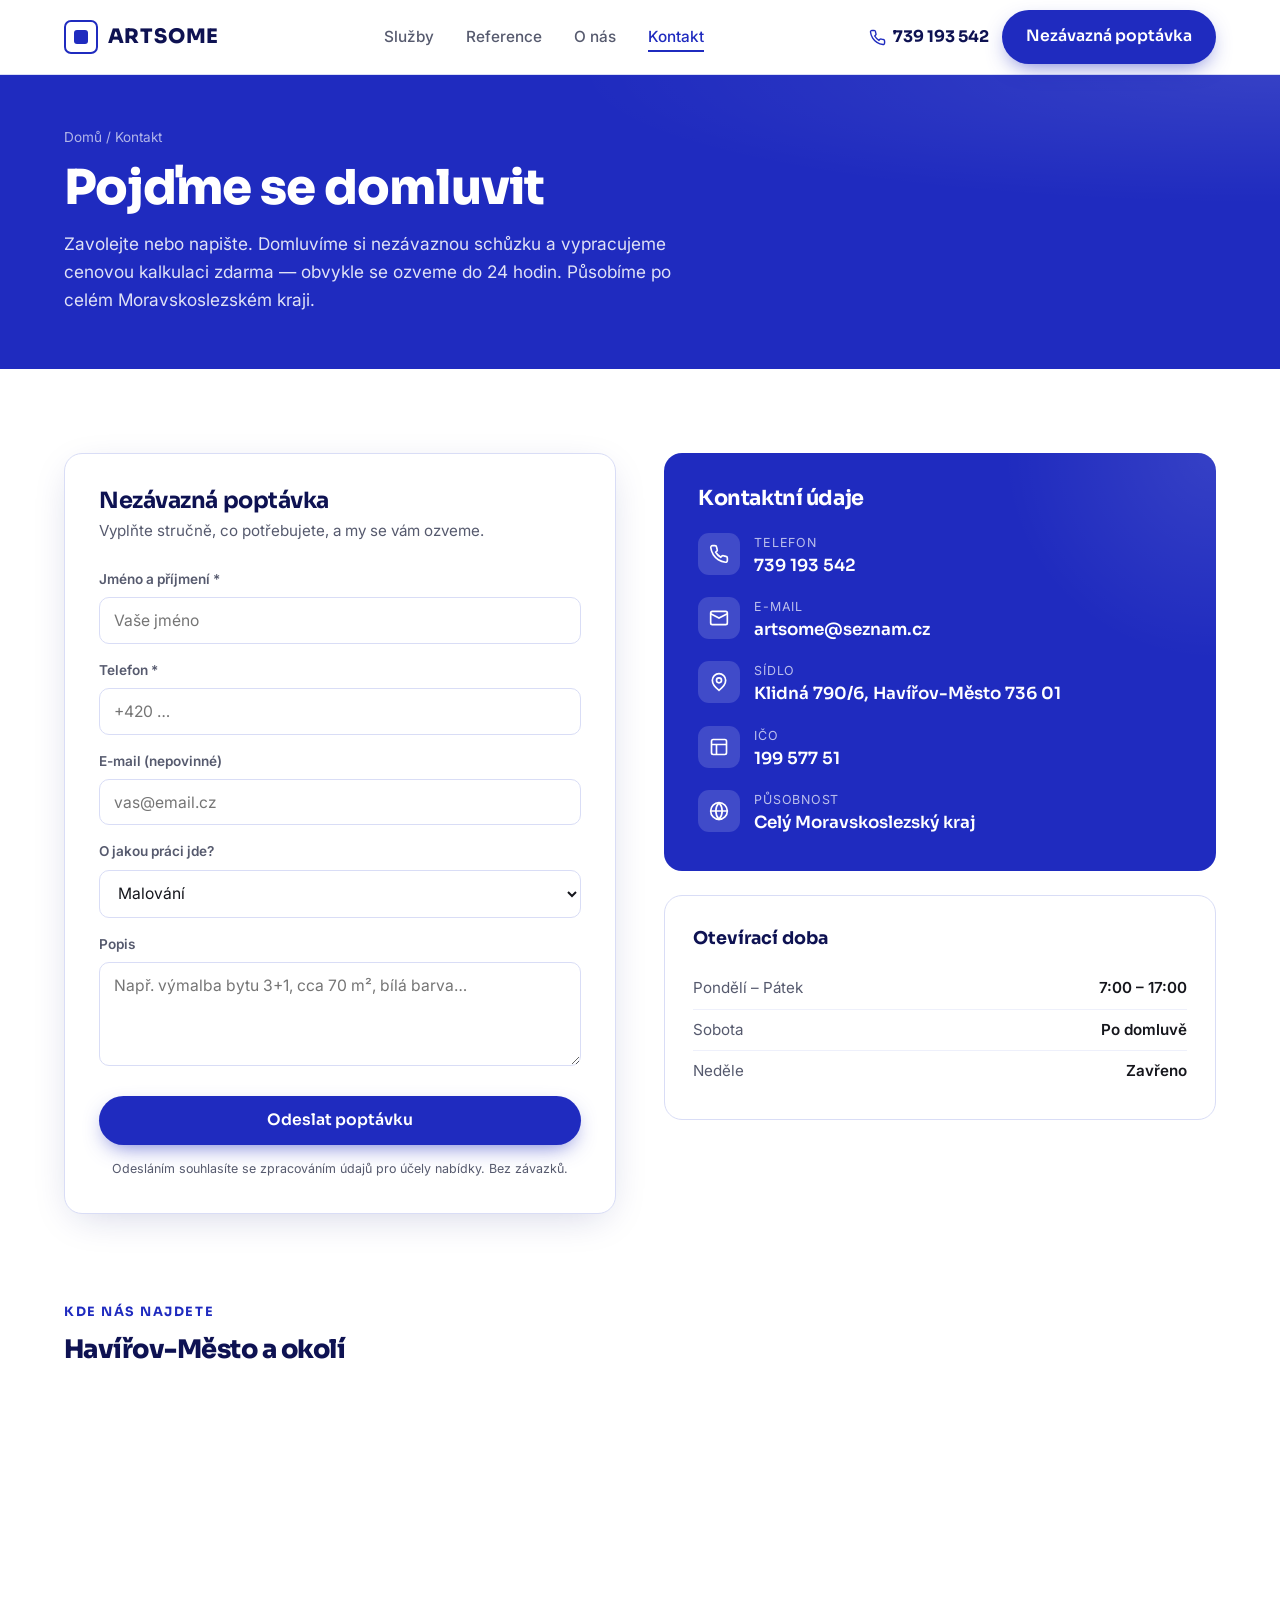
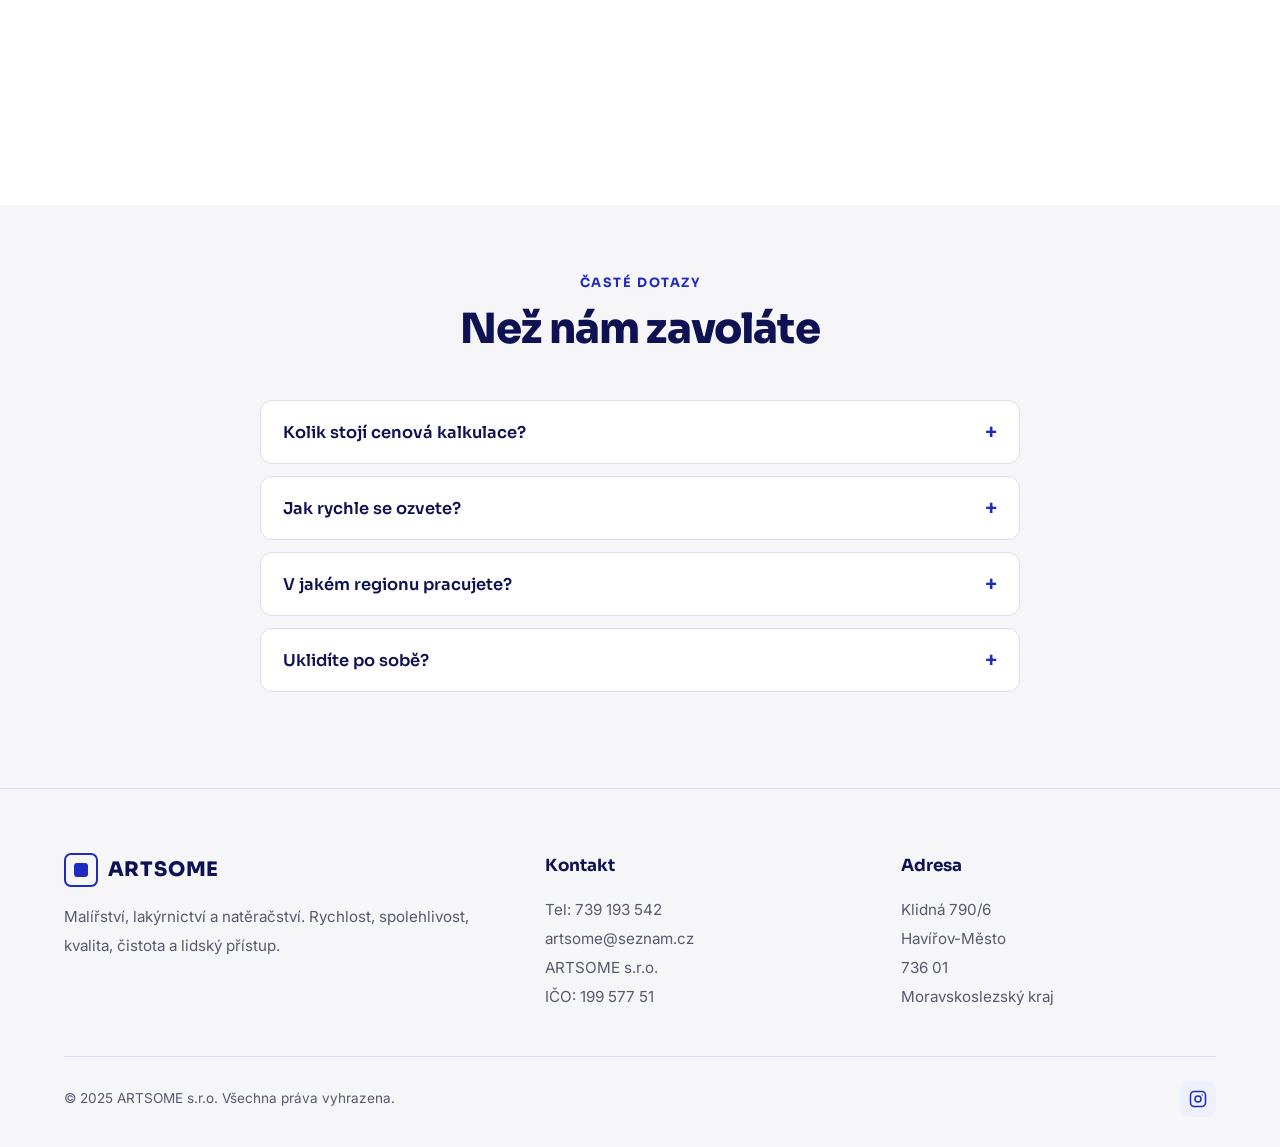
==== kontakt.html @ 41ae9d0a "Produkční úpravy: SEO, přístupnost, formulář, mapa a výkon - Vytvořen sdílený style.css (dříve neexi" ====
<!DOCTYPE html>
<html lang="cs">
<head>
<meta charset="UTF-8">
<meta name="viewport" content="width=device-width, initial-scale=1.0">
<title>Kontakt — ARTSOME | Malířství, nátěry a renovace</title>
<meta name="description" content="Kontaktujte ARTSOME s.r.o. — malířství, nátěry a renovace v Moravskoslezském kraji. Tel: 739 193 542. Kalkulace zdarma do 24 hodin.">
<meta property="og:type"        content="website">
<meta property="og:title"       content="Kontakt — ARTSOME | Malířství, nátěry a renovace">
<meta property="og:description" content="Kontaktujte ARTSOME s.r.o. — malířství, nátěry a renovace v Moravskoslezském kraji. Tel: 739 193 542. Kalkulace zdarma do 24 hodin.">
<meta property="og:image"       content="https://www.artsome.cz/assets/og-artsome.jpg">
<meta property="og:url"         content="https://www.artsome.cz/kontakt.html">
<meta property="og:locale"      content="cs_CZ">
<meta name="twitter:card"       content="summary_large_image">
<link rel="canonical" href="https://www.artsome.cz/kontakt.html">
<link rel="icon" href="favicon.svg" type="image/svg+xml">
<link rel="preconnect" href="https://fonts.googleapis.com">
<link rel="preconnect" href="https://fonts.gstatic.com" crossorigin>
<link href="https://fonts.googleapis.com/css2?family=Sora:wght@500;600;700;800&family=Inter:wght@400;500;600&display=swap" rel="stylesheet">
<link rel="stylesheet" href="style.css">
<style>
  /* ---- LAYOUT ---- */
  .k-grid{display:grid;grid-template-columns:1fr 1fr;gap:48px;align-items:start}

  /* ---- FORM ---- */
  .form{background:#fff;border-radius:var(--radius);padding:34px;box-shadow:var(--shadow);border:1px solid var(--blue-line)}
  .form h3{color:var(--blue-ink);font-size:1.4rem;margin-bottom:.4rem}
  .form .sub{color:var(--ink-soft);font-size:.95rem;margin-bottom:1.6rem}
  .field{margin-bottom:1rem}
  .field label{display:block;font-size:.85rem;font-weight:600;color:var(--ink-soft);margin-bottom:.4rem}
  .field input,.field textarea,.field select{width:100%;border:1.5px solid var(--blue-line);border-radius:10px;padding:.8rem .9rem;font-family:'Inter';font-size:.98rem;color:var(--ink);background:#fff;transition:border-color .2s,box-shadow .2s}
  .field input:focus,.field textarea:focus,.field select:focus{outline:0;border-color:var(--blue);box-shadow:0 0 0 3px rgba(31,43,191,.12)}
  .field input.error,.field textarea.error{border-color:#e53e3e}
  .form .btn-primary{width:100%;justify-content:center;margin-top:.4rem}
  .form .small{font-size:.78rem;color:var(--ink-soft);text-align:center;margin-top:.9rem}
  .form-success{text-align:center;padding:3rem 1rem}
  .form-success .success-icon{font-size:3rem;line-height:1;margin-bottom:.8rem}
  .form-success h3{color:var(--blue-ink);margin-bottom:.5rem}
  .form-success p{color:var(--ink-soft);font-size:.97rem}

  /* ---- INFO CARD ---- */
  .info-card{background:var(--blue);color:#fff;border-radius:var(--radius);padding:34px;position:relative;overflow:hidden;margin-bottom:24px}
  .info-card::before{content:"";position:absolute;inset:0;background:radial-gradient(70% 90% at 100% 0%,rgba(255,255,255,.1),transparent 55%)}
  .info-card .wrap2{position:relative}
  .info-card h3{font-size:1.3rem;margin-bottom:1.4rem}
  .info-row{display:flex;align-items:flex-start;gap:.9rem;margin-bottom:1.1rem}
  .info-row .ic{width:42px;height:42px;border-radius:11px;background:rgba(255,255,255,.15);display:grid;place-items:center;flex:0 0 auto}
  .info-row .ic svg{width:20px;height:20px}
  .info-row .lbl{font-size:.78rem;color:rgba(255,255,255,.7);text-transform:uppercase;letter-spacing:.06em}
  .info-row .val{font-family:'Sora';font-weight:600;font-size:1.05rem}
  .info-row a.val:hover{text-decoration:underline}

  /* ---- HOURS ---- */
  .hours{background:#fff;border:1px solid var(--blue-line);border-radius:var(--radius);padding:28px}
  .hours h4{font-family:'Sora';color:var(--blue-ink);font-size:1.1rem;margin-bottom:1rem}
  .hours .line{display:flex;justify-content:space-between;padding:.5rem 0;border-bottom:1px solid var(--blue-soft);font-size:.95rem}
  .hours .line:last-child{border:0}
  .hours .line span:first-child{color:var(--ink-soft)}
  .hours .line span:last-child{font-weight:600;color:var(--ink)}
  .hours .closed{color:var(--accent)}

  /* ---- MAP ---- */
  .map-wrap{margin-top:8px;border-radius:var(--radius);overflow:hidden;line-height:0}
  .map-wrap iframe{display:block;width:100%;height:340px;border:0}

  /* ---- FAQ ---- */
  .faq{max-width:760px;margin:0 auto}
  .faq-item{border:1px solid var(--blue-line);border-radius:var(--radius-sm);margin-bottom:12px;overflow:hidden;background:#fff}
  .faq-q{width:100%;text-align:left;background:none;border:0;padding:18px 22px;font-family:'Sora';font-weight:600;font-size:1.02rem;color:var(--blue-ink);cursor:pointer;display:flex;justify-content:space-between;align-items:center;gap:1rem}
  .faq-q .pl{transition:transform .3s var(--ease);flex:0 0 auto;color:var(--blue);font-size:1.3rem}
  .faq-item.open .pl{transform:rotate(45deg)}
  .faq-a{max-height:0;overflow:hidden;transition:max-height .35s var(--ease)}
  .faq-a p{padding:0 22px 18px;color:var(--ink-soft);font-size:.98rem}

  /* ---- RESPONSIVE ---- */
  @media(max-width:980px){.k-grid{grid-template-columns:1fr;gap:32px}}
</style>
<script type="application/ld+json">
{
  "@context": "https://schema.org",
  "@type": "LocalBusiness",
  "name": "ARTSOME s.r.o.",
  "url": "https://www.artsome.cz",
  "telephone": "+420739193542",
  "email": "artsome@seznam.cz",
  "address": {
    "@type": "PostalAddress",
    "streetAddress": "Klidn\u00e1 790/6",
    "addressLocality": "Hav\u00ed\u0159ov-M\u011bsto",
    "postalCode": "73601",
    "addressRegion": "Moravskoslezsk\u00fd kraj",
    "addressCountry": "CZ"
  },
  "openingHoursSpecification": [
    {
      "@type": "OpeningHoursSpecification",
      "dayOfWeek": ["Monday","Tuesday","Wednesday","Thursday","Friday"],
      "opens": "07:00",
      "closes": "17:00"
    }
  ]
}
</script>
</head>
<body>

<!-- HEADER -->
<header>
  <div class="wrap nav">
    <a href="index.html" class="logo">
      <span class="mark"><span></span></span>ARTSOME
    </a>
    <ul class="nav-links">
      <li><a href="index.html#sluzby">Služby</a></li>
      <li><a href="reference.html">Reference</a></li>
      <li><a href="index.html#onas">O nás</a></li>
      <li><a href="kontakt.html" class="active">Kontakt</a></li>
    </ul>
    <div class="nav-cta">
      <a href="tel:739193542" class="nav-tel">
        <svg viewBox="0 0 24 24" fill="none" stroke="currentColor" stroke-width="2" aria-hidden="true"><path d="M22 16.92v3a2 2 0 0 1-2.18 2 19.79 19.79 0 0 1-8.63-3.07 19.5 19.5 0 0 1-6-6 19.79 19.79 0 0 1-3.07-8.67A2 2 0 0 1 4.11 2h3a2 2 0 0 1 2 1.72c.13.96.36 1.9.7 2.81a2 2 0 0 1-.45 2.11L8.09 9.91a16 16 0 0 0 6 6l1.27-1.27a2 2 0 0 1 2.11-.45c.91.34 1.85.57 2.81.7A2 2 0 0 1 22 16.92z"/></svg>
        739 193 542
      </a>
      <a href="#form" class="btn btn-primary">Nezávazná poptávka</a>
      <button class="burger" id="burger" aria-label="Otevřít menu" aria-expanded="false">
        <span></span><span></span><span></span>
      </button>
    </div>
  </div>
</header>

<!-- MOBILE DRAWER -->
<div class="drawer" id="drawer" role="dialog" aria-modal="true" aria-label="Navigační menu">
  <div class="drawer-panel">
    <button class="drawer-close" id="drawerClose" aria-label="Zavřít menu">&times;</button>
    <a href="index.html#sluzby">Služby</a>
    <a href="reference.html">Reference</a>
    <a href="index.html#onas">O nás</a>
    <a href="kontakt.html">Kontakt</a>
    <a href="tel:739193542" style="color:var(--blue)">📞 739 193 542</a>
  </div>
</div>

<!-- PAGE HERO -->
<section class="page-hero">
  <div class="wrap">
    <nav class="crumb" aria-label="Drobečková navigace">
      <a href="index.html">Domů</a> / Kontakt
    </nav>
    <h1>Pojďme se domluvit</h1>
    <p>Zavolejte nebo napište. Domluvíme si nezávaznou schůzku a vypracujeme cenovou kalkulaci zdarma — obvykle se ozveme do 24 hodin. Působíme po celém Moravskoslezském kraji.</p>
  </div>
</section>

<!-- KONTAKT + FORMULÁŘ -->
<section>
  <div class="wrap k-grid">
    <!-- FORM -->
    <div class="form" id="form">
      <h3>Nezávazná poptávka</h3>
      <p class="sub">Vyplňte stručně, co potřebujete, a my se vám ozveme.</p>
      <form id="form-kontakt" action="https://api.web3forms.com/submit" method="POST" novalidate>
        <input type="hidden" name="access_key" value="VASE-WEB3FORMS-KLIC-ZDE">
        <input type="hidden" name="subject" value="Nová poptávka z kontaktního formuláře ARTSOME">
        <input type="hidden" name="from_name" value="ARTSOME web — kontakt">
        <input type="hidden" name="redirect" value="false">
        <div class="field">
          <label for="k-name">Jméno a příjmení <span aria-hidden="true">*</span></label>
          <input type="text" id="k-name" name="name" placeholder="Vaše jméno" required autocomplete="name">
        </div>
        <div class="field">
          <label for="k-phone">Telefon <span aria-hidden="true">*</span></label>
          <input type="tel" id="k-phone" name="phone" placeholder="+420 …" required autocomplete="tel">
        </div>
        <div class="field">
          <label for="k-email">E-mail (nepovinné)</label>
          <input type="email" id="k-email" name="email" placeholder="vas@email.cz" autocomplete="email">
        </div>
        <div class="field">
          <label for="k-type">O jakou práci jde?</label>
          <select id="k-type" name="type">
            <option>Malování</option>
            <option>Nátěry</option>
            <option>Renovace</option>
            <option>Podlahy a stavební práce</option>
            <option>Tapety</option>
            <option>Jiné / kombinace</option>
          </select>
        </div>
        <div class="field">
          <label for="k-message">Popis</label>
          <textarea id="k-message" name="message" rows="4" placeholder="Např. výmalba bytu 3+1, cca 70 m², bílá barva…"></textarea>
        </div>
        <button type="submit" class="btn btn-primary">Odeslat poptávku</button>
        <p class="small">Odesláním souhlasíte se zpracováním údajů pro účely nabídky. Bez závazků.</p>
      </form>
      <div class="form-success" id="form-kontakt-success" hidden>
        <div class="success-icon">✓</div>
        <h3>Poptávka odeslána!</h3>
        <p>Ozveme se vám do 24 hodin v pracovní dny.</p>
      </div>
    </div>

    <!-- INFO -->
    <div>
      <div class="info-card">
        <div class="wrap2">
          <h3>Kontaktní údaje</h3>
          <div class="info-row">
            <span class="ic" aria-hidden="true"><svg viewBox="0 0 24 24" fill="none" stroke="currentColor" stroke-width="2"><path d="M22 16.92v3a2 2 0 0 1-2.18 2 19.79 19.79 0 0 1-8.63-3.07 19.5 19.5 0 0 1-6-6 19.79 19.79 0 0 1-3.07-8.67A2 2 0 0 1 4.11 2h3a2 2 0 0 1 2 1.72c.13.96.36 1.9.7 2.81a2 2 0 0 1-.45 2.11L8.09 9.91a16 16 0 0 0 6 6l1.27-1.27a2 2 0 0 1 2.11-.45c.91.34 1.85.57 2.81.7A2 2 0 0 1 22 16.92z"/></svg></span>
            <div><div class="lbl">Telefon</div><a href="tel:739193542" class="val">739 193 542</a></div>
          </div>
          <div class="info-row">
            <span class="ic" aria-hidden="true"><svg viewBox="0 0 24 24" fill="none" stroke="currentColor" stroke-width="2"><rect x="2" y="4" width="20" height="16" rx="2"/><path d="m22 7-10 5L2 7"/></svg></span>
            <div><div class="lbl">E-mail</div><a href="mailto:artsome@seznam.cz" class="val">artsome@seznam.cz</a></div>
          </div>
          <div class="info-row">
            <span class="ic" aria-hidden="true"><svg viewBox="0 0 24 24" fill="none" stroke="currentColor" stroke-width="2"><path d="M20 10c0 6-8 12-8 12s-8-6-8-12a8 8 0 0 1 16 0z"/><circle cx="12" cy="10" r="3"/></svg></span>
            <div><div class="lbl">Sídlo</div><span class="val">Klidná 790/6, Havířov-Město 736 01</span></div>
          </div>
          <div class="info-row">
            <span class="ic" aria-hidden="true"><svg viewBox="0 0 24 24" fill="none" stroke="currentColor" stroke-width="2"><rect x="3" y="3" width="18" height="18" rx="2"/><path d="M3 9h18M9 21V9"/></svg></span>
            <div><div class="lbl">IČO</div><span class="val">199 577 51</span></div>
          </div>
          <div class="info-row" style="margin-bottom:0">
            <span class="ic" aria-hidden="true"><svg viewBox="0 0 24 24" fill="none" stroke="currentColor" stroke-width="2"><circle cx="12" cy="12" r="10"/><path d="M2 12h20M12 2a15 15 0 0 1 0 20 15 15 0 0 1 0-20"/></svg></span>
            <div><div class="lbl">Působnost</div><span class="val">Celý Moravskoslezský kraj</span></div>
          </div>
        </div>
      </div>

      <div class="hours">
        <h4>Otevírací doba</h4>
        <div class="line"><span>Pondělí – Pátek</span><span>7:00 – 17:00</span></div>
        <div class="line"><span>Sobota</span><span>Po domluvě</span></div>
        <div class="line"><span>Neděle</span><span class="closed">Zavřeno</span></div>
      </div>
    </div>
  </div>
</section>

<!-- MAPA -->
<section style="padding-top:0">
  <div class="wrap">
    <div class="sec-head" style="margin-bottom:18px">
      <span class="kicker">Kde nás najdete</span>
      <h2 style="font-size:1.6rem">Havířov-Město a okolí</h2>
    </div>
    <!-- Mapy.cz embed — souřadnice Havířov-Město, Klidná ul.
         Pokud pin nesedí přesně, upravte x (délka) a y (šířka) v URL. -->
    <div class="map-wrap">
      <iframe
        src="https://frame.mapy.cz/zakladni?x=18.4293&amp;y=49.7722&amp;z=17"
        title="Mapa — ARTSOME s.r.o., Klidná 790/6, Havířov-Město"
        loading="lazy"
        allowfullscreen
      ></iframe>
    </div>
  </div>
</section>

<!-- FAQ -->
<section style="background:var(--paper-dim);padding-top:64px">
  <div class="wrap">
    <div class="sec-head center reveal">
      <span class="kicker">Časté dotazy</span>
      <h2>Než nám zavoláte</h2>
    </div>
    <div class="faq">
      <div class="faq-item reveal">
        <button class="faq-q" aria-expanded="false">
          Kolik stojí cenová kalkulace?
          <span class="pl" aria-hidden="true">+</span>
        </button>
        <div class="faq-a" role="region">
          <p>Nezávazná kalkulace je zcela zdarma. Domluvíme si schůzku, prohlédneme si prostor a vypracujeme cenovou nabídku bez jakéhokoliv závazku.</p>
        </div>
      </div>
      <div class="faq-item reveal">
        <button class="faq-q" aria-expanded="false">
          Jak rychle se ozvete?
          <span class="pl" aria-hidden="true">+</span>
        </button>
        <div class="faq-a" role="region">
          <p>Na poptávku reagujeme obvykle do 24 hodin v pracovní dny. Pokud spěcháte, nejrychlejší je zavolat přímo na 739 193 542.</p>
        </div>
      </div>
      <div class="faq-item reveal">
        <button class="faq-q" aria-expanded="false">
          V jakém regionu pracujete?
          <span class="pl" aria-hidden="true">+</span>
        </button>
        <div class="faq-a" role="region">
          <p>Působíme po celém Moravskoslezském kraji — Havířov, Ostrava, Karviná, Frýdek-Místek a okolí.</p>
        </div>
      </div>
      <div class="faq-item reveal">
        <button class="faq-q" aria-expanded="false">
          Uklidíte po sobě?
          <span class="pl" aria-hidden="true">+</span>
        </button>
        <div class="faq-a" role="region">
          <p>Samozřejmě. Pořádek během práce i po jejím dokončení je pro nás standard, ne nadstandard — proto se k nám zákazníci vracejí.</p>
        </div>
      </div>
    </div>
  </div>
</section>

<!-- FOOTER -->
<footer>
  <div class="wrap">
    <div class="foot-grid">
      <div>
        <div class="foot-logo logo"><span class="mark"><span></span></span>ARTSOME</div>
        <p>Malířství, lakýrnictví a natěračství. Rychlost, spolehlivost, kvalita, čistota a lidský přístup.</p>
      </div>
      <div>
        <h4>Kontakt</h4>
        <p>
          <a href="tel:739193542">Tel: 739 193 542</a><br>
          <a href="mailto:artsome@seznam.cz">artsome@seznam.cz</a><br>
          ARTSOME s.r.o.<br>IČO: 199 577 51
        </p>
      </div>
      <div>
        <h4>Adresa</h4>
        <p>Klidná 790/6<br>Havířov-Město<br>736 01<br>Moravskoslezský kraj</p>
      </div>
    </div>
    <div class="foot-bottom">
      <span>© 2025 ARTSOME s.r.o. Všechna práva vyhrazena.</span>
      <div class="foot-social">
        <a href="https://www.instagram.com/artsomesro" target="_blank" rel="noopener" aria-label="ARTSOME na Instagramu">
          <svg viewBox="0 0 24 24" fill="none" stroke="currentColor" stroke-width="2" aria-hidden="true"><rect x="2" y="2" width="20" height="20" rx="5"/><circle cx="12" cy="12" r="4"/><circle cx="17.5" cy="6.5" r="1" fill="currentColor" stroke="none"/></svg>
        </a>
      </div>
    </div>
  </div>
</footer>

<!-- MOBILE STICKY BAR -->
<div class="mobile-bar">
  <a href="tel:739193542" class="call">
    <svg viewBox="0 0 24 24" fill="none" stroke="currentColor" stroke-width="2" aria-hidden="true"><path d="M22 16.92v3a2 2 0 0 1-2.18 2 19.79 19.79 0 0 1-8.63-3.07 19.5 19.5 0 0 1-6-6 19.79 19.79 0 0 1-3.07-8.67A2 2 0 0 1 4.11 2h3a2 2 0 0 1 2 1.72c.13.96.36 1.9.7 2.81a2 2 0 0 1-.45 2.11L8.09 9.91a16 16 0 0 0 6 6l1.27-1.27a2 2 0 0 1 2.11-.45c.91.34 1.85.57 2.81.7A2 2 0 0 1 22 16.92z"/></svg>
    Zavolat
  </a>
  <a href="#form" class="quote">Poptávka</a>
</div>

<script>
  // Mobile drawer
  const burger = document.getElementById('burger');
  const drawer = document.getElementById('drawer');
  const drawerClose = document.getElementById('drawerClose');
  function openDrawer()  { drawer.classList.add('open');    burger.setAttribute('aria-expanded','true')  }
  function closeDrawer() { drawer.classList.remove('open'); burger.setAttribute('aria-expanded','false') }
  burger.addEventListener('click', openDrawer);
  drawerClose.addEventListener('click', closeDrawer);
  drawer.addEventListener('click', e => { if (e.target === drawer) closeDrawer() });
  drawer.querySelectorAll('a').forEach(a => a.addEventListener('click', closeDrawer));

  // FAQ accordion
  document.querySelectorAll('.faq-q').forEach(q => {
    q.addEventListener('click', () => {
      const item = q.parentElement;
      const a    = item.querySelector('.faq-a');
      const open = item.classList.contains('open');
      // zavřít všechny
      document.querySelectorAll('.faq-item').forEach(i => {
        i.classList.remove('open');
        i.querySelector('.faq-a').style.maxHeight = null;
        i.querySelector('.faq-q').setAttribute('aria-expanded','false');
      });
      if (!open) {
        item.classList.add('open');
        a.style.maxHeight = a.scrollHeight + 'px';
        q.setAttribute('aria-expanded','true');
      }
    });
  });

  // Scroll reveal
  const io = new IntersectionObserver(es => es.forEach(e => {
    if (e.isIntersecting) { e.target.classList.add('in'); io.unobserve(e.target) }
  }), { threshold: .12 });
  document.querySelectorAll('.reveal').forEach(el => io.observe(el));

  // Form — Web3Forms AJAX submit
  (function () {
    const f  = document.getElementById('form-kontakt');
    const ok = document.getElementById('form-kontakt-success');
    if (!f) return;
    f.addEventListener('submit', async e => {
      e.preventDefault();
      let valid = true;
      f.querySelectorAll('[required]').forEach(el => {
        if (!el.value.trim()) { el.classList.add('error'); valid = false; }
        else { el.classList.remove('error'); }
      });
      if (!valid) return;
      const btn  = f.querySelector('button[type="submit"]');
      const orig = btn.textContent;
      btn.disabled = true;
      btn.textContent = 'Odesílám…';
      try {
        const res  = await fetch('https://api.web3forms.com/submit', { method: 'POST', body: new FormData(f) });
        const json = await res.json();
        if (json.success) { f.hidden = true; ok.hidden = false; }
        else { throw new Error() }
      } catch {
        btn.disabled = false;
        btn.textContent = orig;
        alert('Omlouváme se, nastala chyba. Zavolejte nám prosím na 739 193 542.');
      }
    });
  })();
</script>
</body>
</html>
---- style.css ----
/* ============================================================
   ARTSOME — sdílený stylesheet
   Barvy, typografie, komponenty platné pro všechny stránky.
   Stránkově specifické styly zůstávají v <style> každého HTML.
   ============================================================ */

:root {
  --blue:       #1f2bbf;
  --blue-deep:  #161c8f;
  --blue-ink:   #0e1252;
  --blue-soft:  #eef0fb;
  --blue-line:  #d9ddf6;
  --accent:     #ff7a4d;
  --paper:      #ffffff;
  --paper-dim:  #f6f6f8;
  --ink:        #15161c;
  --ink-soft:   #565a6e;
  --star:       #ffb400;
  --ph:         #2a2d38;   /* pozadí photo-placeholder buněk */
  --radius:     18px;
  --radius-sm:  12px;
  --shadow:     0 10px 40px -12px rgba(20,28,120,.22);
  --shadow-sm:  0 4px 18px -8px rgba(20,28,120,.25);
  --max:        1200px;
  --ease:       cubic-bezier(.22,1,.36,1);
}

/* ---------- RESET ---------- */
*, *::before, *::after { margin: 0; padding: 0; box-sizing: border-box }
html  { scroll-behavior: smooth }
body  {
  font-family: 'Inter', sans-serif;
  color: var(--ink);
  background: var(--paper);
  line-height: 1.6;
  -webkit-font-smoothing: antialiased;
  overflow-x: hidden;
}
h1, h2, h3, .display {
  font-family: 'Sora', sans-serif;
  line-height: 1.1;
  letter-spacing: -.02em;
}
img { display: block; max-width: 100% }
a   { color: inherit; text-decoration: none }
.wrap { max-width: var(--max); margin: 0 auto; padding: 0 24px }

/* ---------- BUTTONS ---------- */
.btn {
  display: inline-flex; align-items: center; gap: .55rem;
  font-family: 'Sora', sans-serif; font-weight: 600; font-size: .98rem;
  padding: .9rem 1.5rem; border-radius: 999px; cursor: pointer; border: 0;
  transition: transform .25s var(--ease), box-shadow .25s var(--ease), background .2s;
  white-space: nowrap;
}
.btn svg { width: 18px; height: 18px }
.btn-primary {
  background: var(--blue); color: #fff;
  box-shadow: 0 8px 22px -8px rgba(31,43,191,.7);
}
.btn-primary:hover {
  background: var(--blue-deep); transform: translateY(-2px);
  box-shadow: 0 14px 30px -10px rgba(31,43,191,.85);
}
.btn-ghost {
  background: #fff; color: var(--blue);
  border: 1.5px solid var(--blue-line);
}
.btn-ghost:hover { border-color: var(--blue); transform: translateY(-2px) }
.btn-light {
  background: rgba(255,255,255,.14); color: #fff;
  border: 1.5px solid rgba(255,255,255,.4); backdrop-filter: blur(6px);
}
.btn-light:hover { background: rgba(255,255,255,.24); transform: translateY(-2px) }

/* ---------- HEADER ---------- */
header {
  position: sticky; top: 0; z-index: 100;
  background: rgba(255,255,255,.82);
  backdrop-filter: blur(14px);
  border-bottom: 1px solid var(--blue-line);
}
.nav { display: flex; align-items: center; justify-content: space-between; height: 74px }
.logo {
  display: flex; align-items: center; gap: .6rem;
  font-family: 'Sora', sans-serif; font-weight: 800; font-size: 1.25rem;
  letter-spacing: .04em; color: var(--blue-ink);
}
.logo .mark {
  width: 34px; height: 34px; border: 2.5px solid var(--blue); border-radius: 7px;
  display: grid; place-items: center; flex: 0 0 auto;
}
.logo .mark span { width: 14px; height: 14px; background: var(--blue); border-radius: 3px }
.nav-links { display: flex; align-items: center; gap: 2rem; list-style: none }
.nav-links a {
  font-weight: 500; font-size: .96rem; color: var(--ink-soft);
  transition: color .2s; position: relative;
}
.nav-links a:hover,
.nav-links a.active { color: var(--blue) }
.nav-links a::after {
  content: ""; position: absolute; left: 0; bottom: -6px;
  width: 0; height: 2px; background: var(--blue);
  transition: width .25s var(--ease);
}
.nav-links a:hover::after,
.nav-links a.active::after { width: 100% }
.nav-cta  { display: flex; align-items: center; gap: .8rem }
.nav-tel  {
  display: inline-flex; align-items: center; gap: .45rem;
  font-family: 'Sora', sans-serif; font-weight: 700; color: var(--blue-ink); font-size: 1rem;
}
.nav-tel svg { width: 17px; height: 17px; color: var(--blue) }
.burger { display: none; flex-direction: column; gap: 5px; background: none; border: 0; cursor: pointer; padding: 8px }
.burger span { width: 24px; height: 2.5px; background: var(--blue-ink); border-radius: 2px; transition: .3s }

/* ---------- MOBILE DRAWER ---------- */
.drawer {
  position: fixed; inset: 0; z-index: 300;
  background: rgba(14,18,82,.4); opacity: 0; pointer-events: none; transition: opacity .3s;
}
.drawer.open { opacity: 1; pointer-events: auto }
.drawer-panel {
  position: absolute; top: 0; right: 0; height: 100%;
  width: 78%; max-width: 320px; background: #fff;
  padding: 28px 24px; transform: translateX(100%);
  transition: transform .35s var(--ease); display: flex; flex-direction: column; gap: .4rem;
}
.drawer.open .drawer-panel { transform: none }
.drawer-panel a {
  padding: .9rem 0; font-family: 'Sora'; font-weight: 600; font-size: 1.1rem;
  color: var(--blue-ink); border-bottom: 1px solid var(--blue-line);
}
.drawer-close {
  align-self: flex-end; background: none; border: 0;
  font-size: 1.8rem; color: var(--blue-ink); cursor: pointer; margin-bottom: .5rem;
  line-height: 1;
}

/* ---------- PAGE HERO (reference, kontakt) ---------- */
.page-hero {
  background: var(--blue); color: #fff;
  padding: 52px 0 56px; position: relative; overflow: hidden;
}
.page-hero::before {
  content: ""; position: absolute; inset: 0;
  background: radial-gradient(100% 80% at 100% 0%, rgba(255,255,255,.1), transparent 55%);
  pointer-events: none;
}
.page-hero .wrap { position: relative }
.crumb { font-size: .85rem; color: rgba(255,255,255,.65); margin-bottom: .8rem }
.crumb a { color: rgba(255,255,255,.65) }
.crumb a:hover { color: #fff }
.page-hero h1 { font-size: clamp(1.9rem,4vw,3rem); font-weight: 800; margin-bottom: 1rem }
.page-hero p  { font-size: 1.08rem; color: rgba(255,255,255,.86); max-width: 58ch }

/* ---------- SECTION SHELL ---------- */
section { padding: 84px 0 }
.sec-head { max-width: 620px; margin-bottom: 48px }
.sec-head.center { margin-inline: auto; text-align: center }
.kicker {
  display: inline-block; font-family: 'Sora'; font-weight: 700;
  font-size: .8rem; letter-spacing: .12em; text-transform: uppercase;
  color: var(--blue); margin-bottom: .8rem;
}
.sec-head h2 { font-size: clamp(1.8rem,3.4vw,2.6rem); font-weight: 800; color: var(--blue-ink); margin-bottom: 1rem }
.sec-head p  { color: var(--ink-soft); font-size: 1.05rem }

/* ---------- PHOTO PLACEHOLDER ---------- */
.ph {
  background: var(--ph); border-radius: var(--radius-sm);
  display: flex; flex-direction: column; align-items: center; justify-content: center;
  gap: .7rem; color: rgba(255,255,255,.55);
}
.ph svg  { width: 36px; height: 36px; opacity: .5 }
.ph span { font-size: .82rem; font-weight: 600; letter-spacing: .04em; text-align: center; padding: 0 1rem }

/* ---------- FOOTER ---------- */
footer {
  background: var(--paper-dim); color: var(--ink);
  padding: 64px 0 30px; border-top: 1px solid var(--blue-line);
}
.foot-grid { display: grid; grid-template-columns: 1.4fr 1fr 1fr; gap: 40px; margin-bottom: 44px }
.foot-grid h4 { font-family: 'Sora'; font-weight: 700; color: var(--blue-ink); font-size: 1.05rem; margin-bottom: 1rem }
.foot-grid p,
.foot-grid a  { color: var(--ink-soft); font-size: .95rem; line-height: 1.9 }
.foot-grid a:hover { color: var(--blue) }
.foot-logo { display: flex; align-items: center; gap: .6rem; margin-bottom: 1rem }
.foot-bottom {
  border-top: 1px solid var(--blue-line); padding-top: 24px;
  display: flex; justify-content: space-between; align-items: center;
  gap: 1rem; flex-wrap: wrap; font-size: .85rem; color: var(--ink-soft);
}
.foot-social { display: flex; gap: .6rem }
.foot-social a {
  width: 36px; height: 36px; border-radius: 9px;
  background: var(--blue-soft); display: grid; place-items: center;
  color: var(--blue); transition: .2s;
}
.foot-social a:hover { background: var(--blue); color: #fff }
.foot-social svg { width: 18px; height: 18px }

/* ---------- MOBILE STICKY BAR ---------- */
.mobile-bar { display: none }

/* ---------- REVEAL ANIMATION ---------- */
.reveal { opacity: 0; transform: translateY(26px); transition: opacity .7s var(--ease), transform .7s var(--ease) }
.reveal.in { opacity: 1; transform: none }

/* ---------- RESPONSIVE ---------- */
@media (max-width: 980px) {
  .foot-grid { grid-template-columns: 1fr 1fr }
}
@media (max-width: 680px) {
  .nav-links, .nav-tel { display: none }
  .burger { display: flex }
  .nav-cta .btn { padding: .7rem 1.1rem; font-size: .9rem }
  section { padding: 60px 0 }
  .wrap { padding: 0 18px }
  .foot-grid { grid-template-columns: 1fr; gap: 28px }
  .foot-bottom { flex-direction: column; text-align: center }
  body { padding-bottom: 68px }
  .mobile-bar {
    display: flex; position: fixed; bottom: 0; left: 0; right: 0; z-index: 200;
    background: #fff; border-top: 1px solid var(--blue-line);
    box-shadow: 0 -6px 20px -10px rgba(0,0,0,.2);
  }
  .mobile-bar a {
    flex: 1; display: flex; align-items: center; justify-content: center;
    gap: .45rem; padding: 16px;
    font-family: 'Sora'; font-weight: 700; font-size: .95rem;
  }
  .mobile-bar .call  { color: var(--blue) }
  .mobile-bar .quote { background: var(--blue); color: #fff }
  .mobile-bar svg { width: 18px; height: 18px }
}
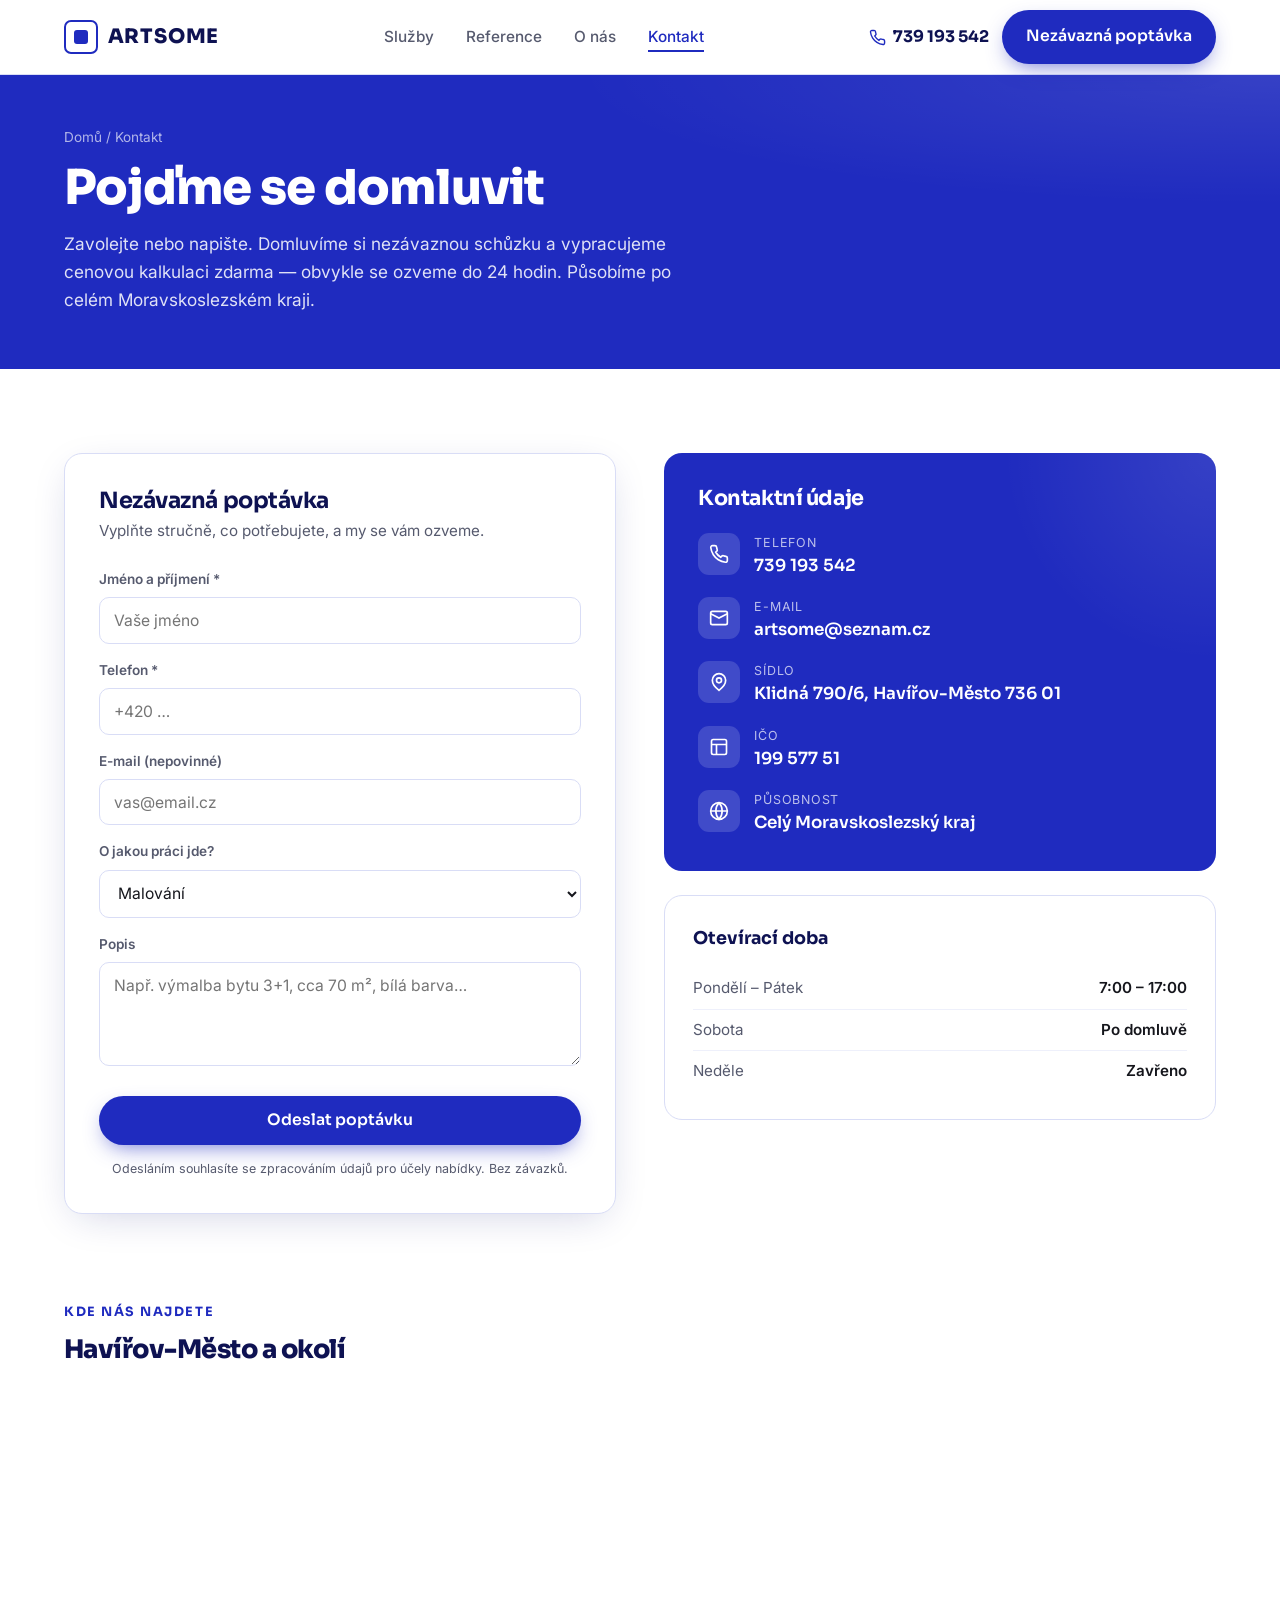
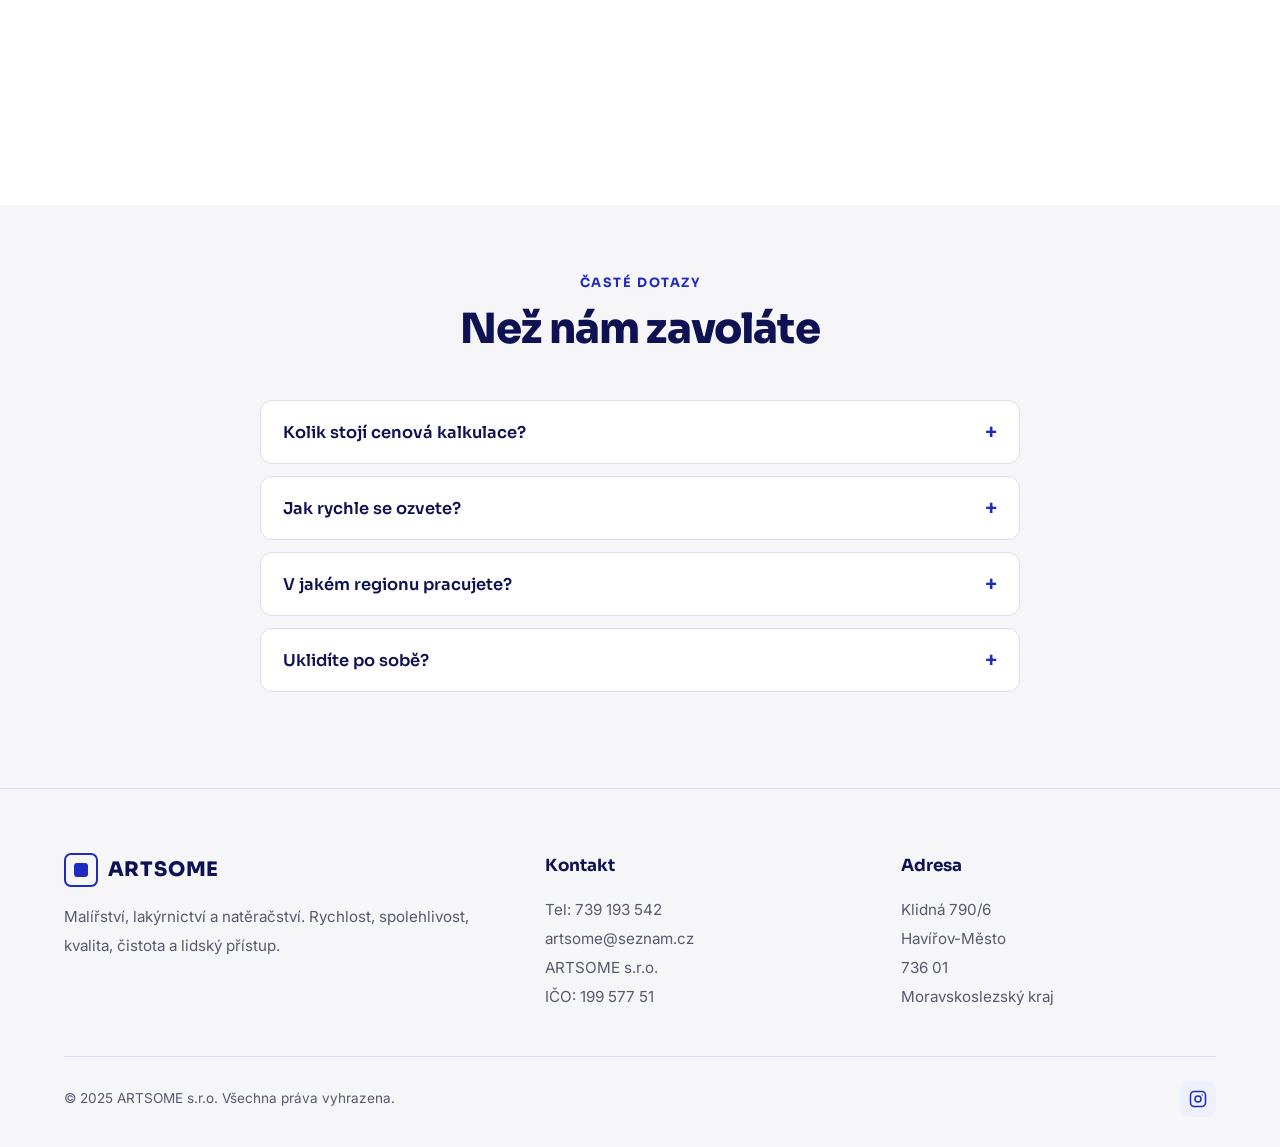
==== commit 3359df2a: "Reference: bento grid 3 sloupce na celou šířku + Google Maps kontakt - Galerie přepracována z masonr" ====
--- a/kontakt.html
+++ b/kontakt.html
@@ -246,14 +246,13 @@
       <span class="kicker">Kde nás najdete</span>
       <h2 style="font-size:1.6rem">Havířov-Město a okolí</h2>
     </div>
-    <!-- Mapy.cz embed — souřadnice Havířov-Město, Klidná ul.
-         Pokud pin nesedí přesně, upravte x (délka) a y (šířka) v URL. -->
     <div class="map-wrap">
       <iframe
-        src="https://frame.mapy.cz/zakladni?x=18.4293&amp;y=49.7722&amp;z=17"
+        src="https://maps.google.com/maps?q=Klidn%C3%A1+790%2F6%2C+Hav%C3%AD%C5%99ov-M%C4%9Bsto&output=embed&z=17"
         title="Mapa — ARTSOME s.r.o., Klidná 790/6, Havířov-Město"
         loading="lazy"
         allowfullscreen
+        referrerpolicy="no-referrer-when-downgrade"
       ></iframe>
     </div>
   </div>
--- a/style.css
+++ b/style.css
@@ -27,7 +27,7 @@
 
 /* ---------- RESET ---------- */
 *, *::before, *::after { margin: 0; padding: 0; box-sizing: border-box }
-html  { scroll-behavior: smooth }
+html  { scroll-behavior: smooth; overflow-x: hidden }
 body  {
   font-family: 'Inter', sans-serif;
   color: var(--ink);
@@ -76,8 +76,7 @@
 /* ---------- HEADER ---------- */
 header {
   position: sticky; top: 0; z-index: 100;
-  background: rgba(255,255,255,.82);
-  backdrop-filter: blur(14px);
+  background: #fff;
   border-bottom: 1px solid var(--blue-line);
 }
 .nav { display: flex; align-items: center; justify-content: space-between; height: 74px }
@@ -214,23 +213,9 @@
 @media (max-width: 680px) {
   .nav-links, .nav-tel { display: none }
   .burger { display: flex }
-  .nav-cta .btn { padding: .7rem 1.1rem; font-size: .9rem }
+  .nav-cta .btn { padding: .52rem .82rem; font-size: .68rem }
   section { padding: 60px 0 }
   .wrap { padding: 0 18px }
   .foot-grid { grid-template-columns: 1fr; gap: 28px }
   .foot-bottom { flex-direction: column; text-align: center }
-  body { padding-bottom: 68px }
-  .mobile-bar {
-    display: flex; position: fixed; bottom: 0; left: 0; right: 0; z-index: 200;
-    background: #fff; border-top: 1px solid var(--blue-line);
-    box-shadow: 0 -6px 20px -10px rgba(0,0,0,.2);
-  }
-  .mobile-bar a {
-    flex: 1; display: flex; align-items: center; justify-content: center;
-    gap: .45rem; padding: 16px;
-    font-family: 'Sora'; font-weight: 700; font-size: .95rem;
-  }
-  .mobile-bar .call  { color: var(--blue) }
-  .mobile-bar .quote { background: var(--blue); color: #fff }
-  .mobile-bar svg { width: 18px; height: 18px }
-}
+}
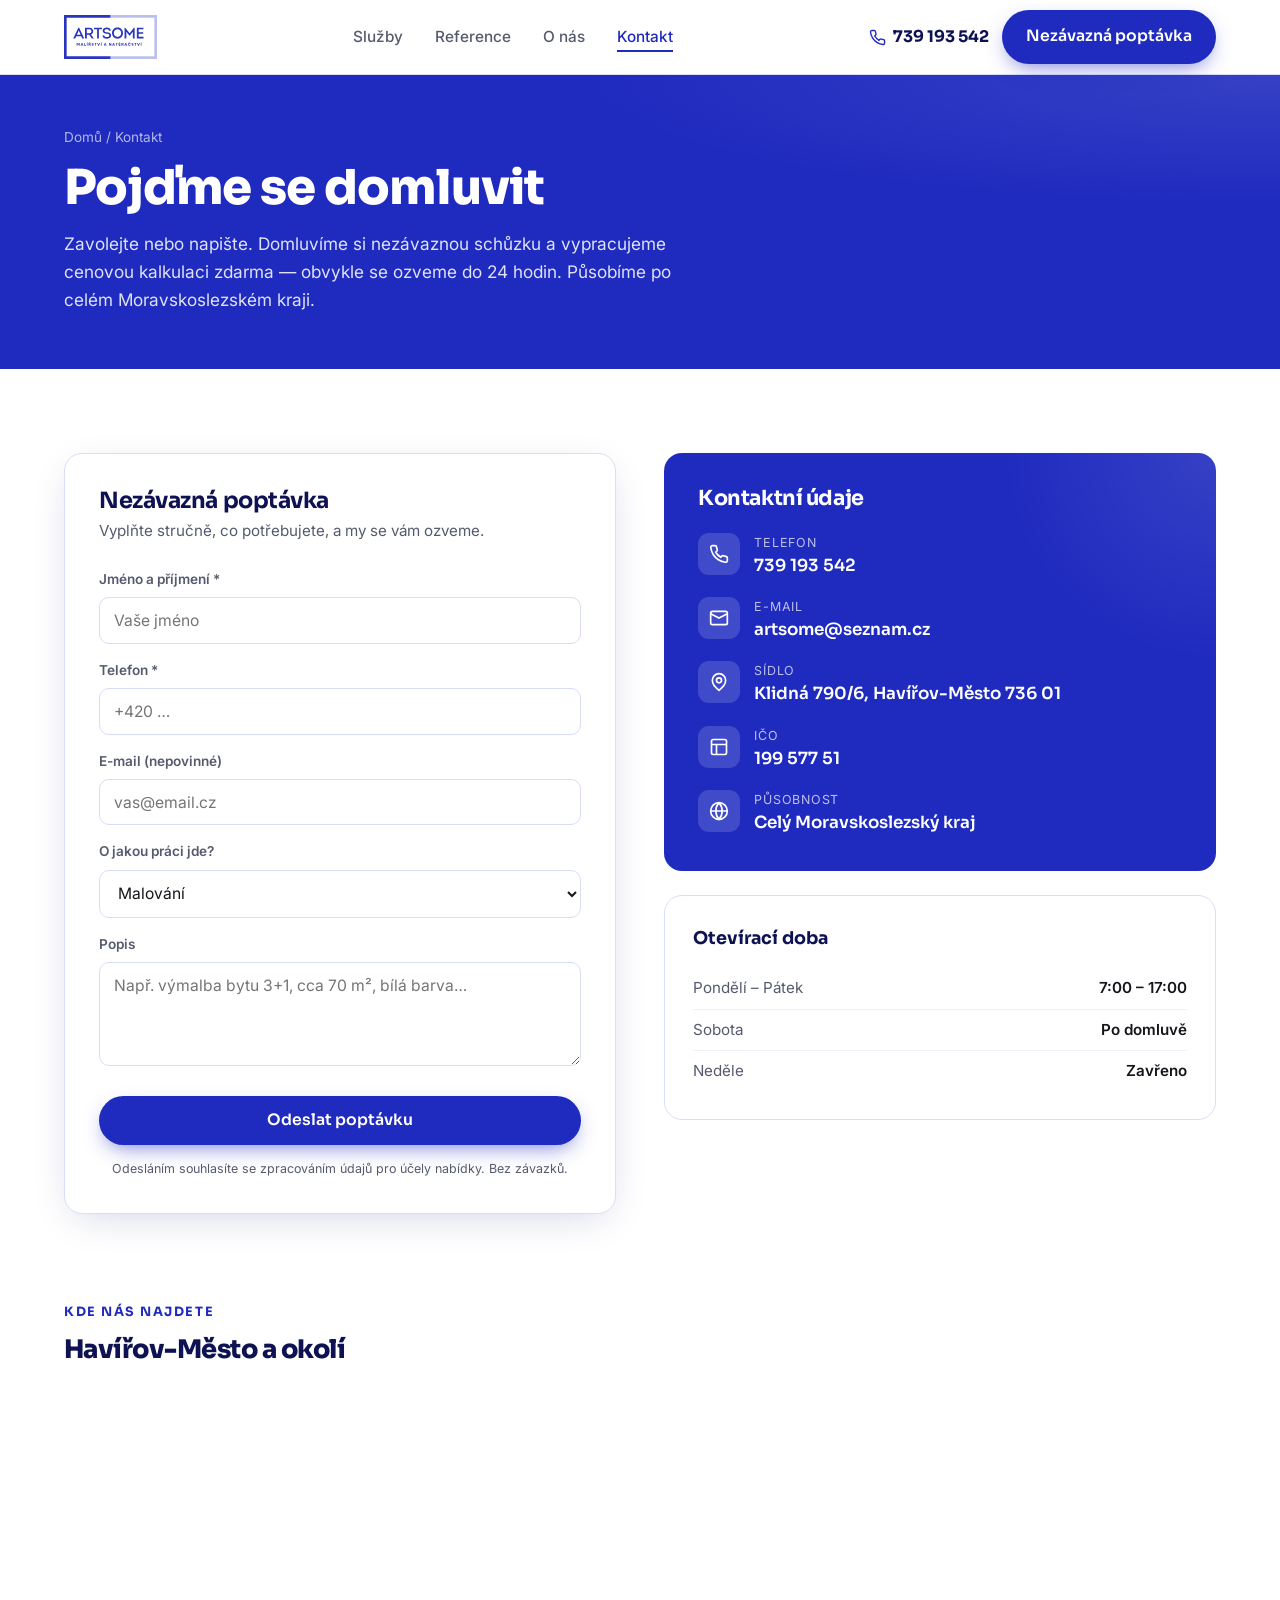
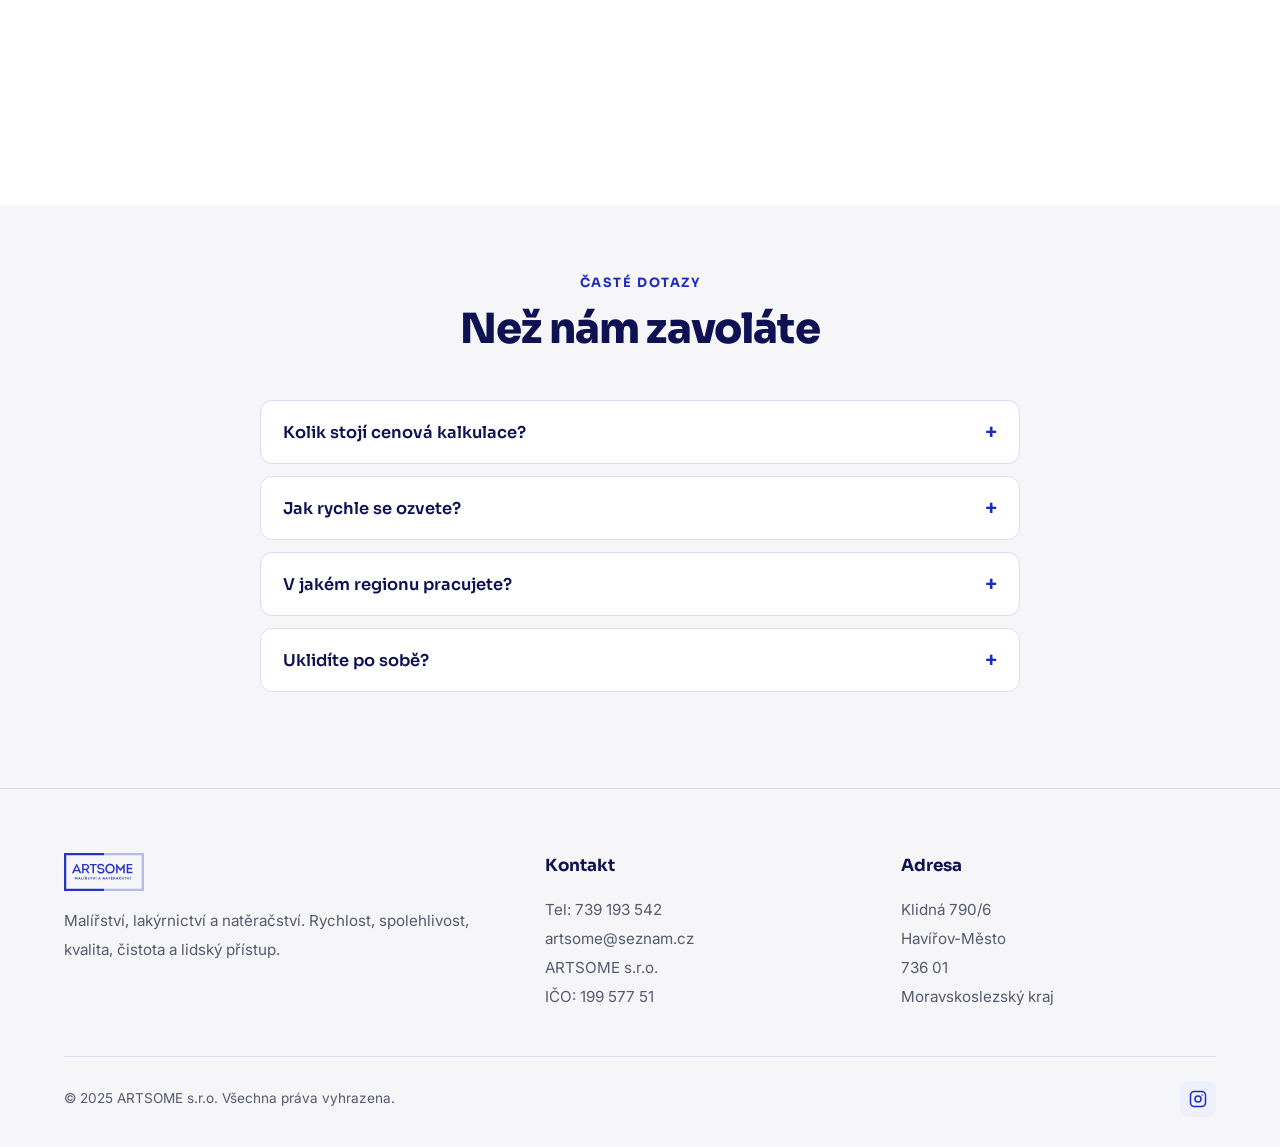
==== commit d16a4cbb: "Logo: nahrazeno SVG logem artsome-logo.svg v headeru i footeru - Header: height 44px, width auto (vš" ====
--- a/kontakt.html
+++ b/kontakt.html
@@ -108,7 +108,7 @@
 <header>
   <div class="wrap nav">
     <a href="index.html" class="logo">
-      <span class="mark"><span></span></span>ARTSOME
+      <img src="artsome-logo.svg" alt="ARTSOME" height="44" style="width:auto;display:block">
     </a>
     <ul class="nav-links">
       <li><a href="index.html#sluzby">Služby</a></li>
@@ -311,7 +311,7 @@
   <div class="wrap">
     <div class="foot-grid">
       <div>
-        <div class="foot-logo logo"><span class="mark"><span></span></span>ARTSOME</div>
+        <div class="foot-logo"><img src="artsome-logo.svg" alt="ARTSOME" height="38" style="width:auto;display:block"></div>
         <p>Malířství, lakýrnictví a natěračství. Rychlost, spolehlivost, kvalita, čistota a lidský přístup.</p>
       </div>
       <div>
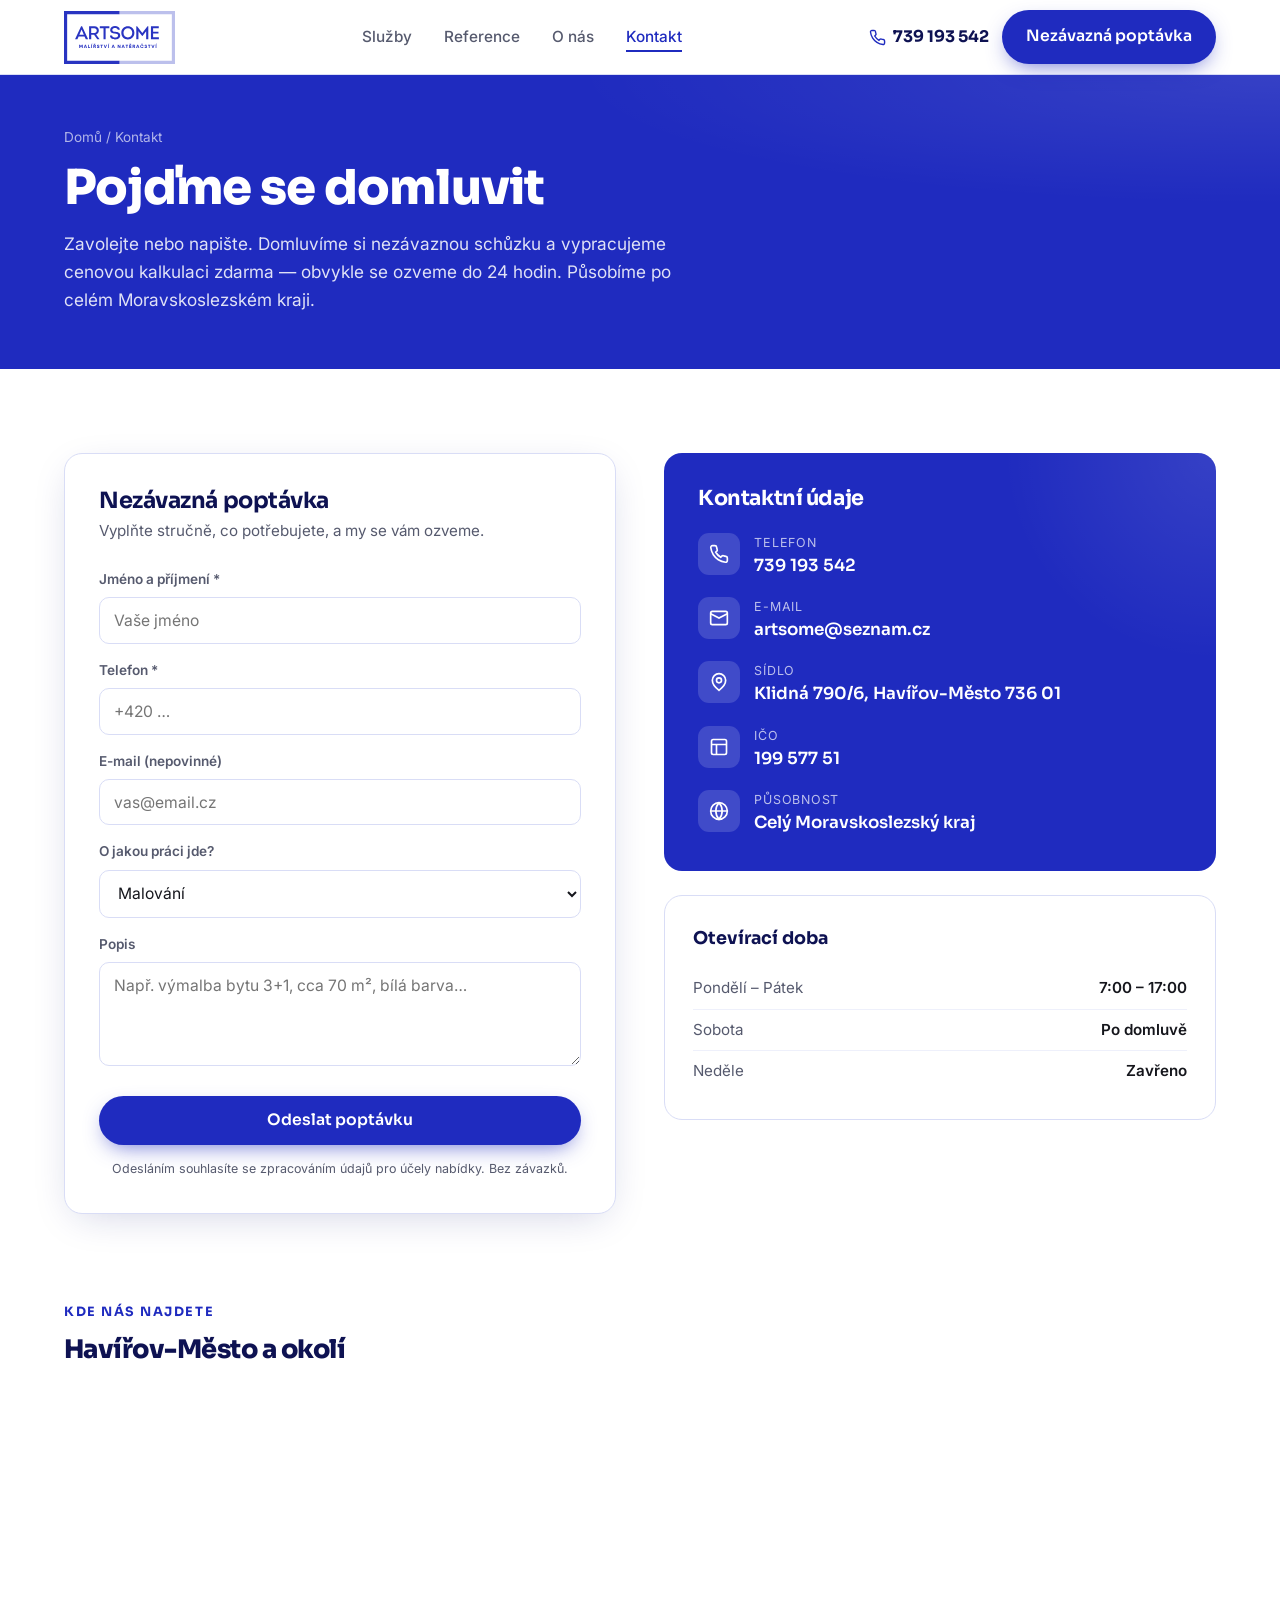
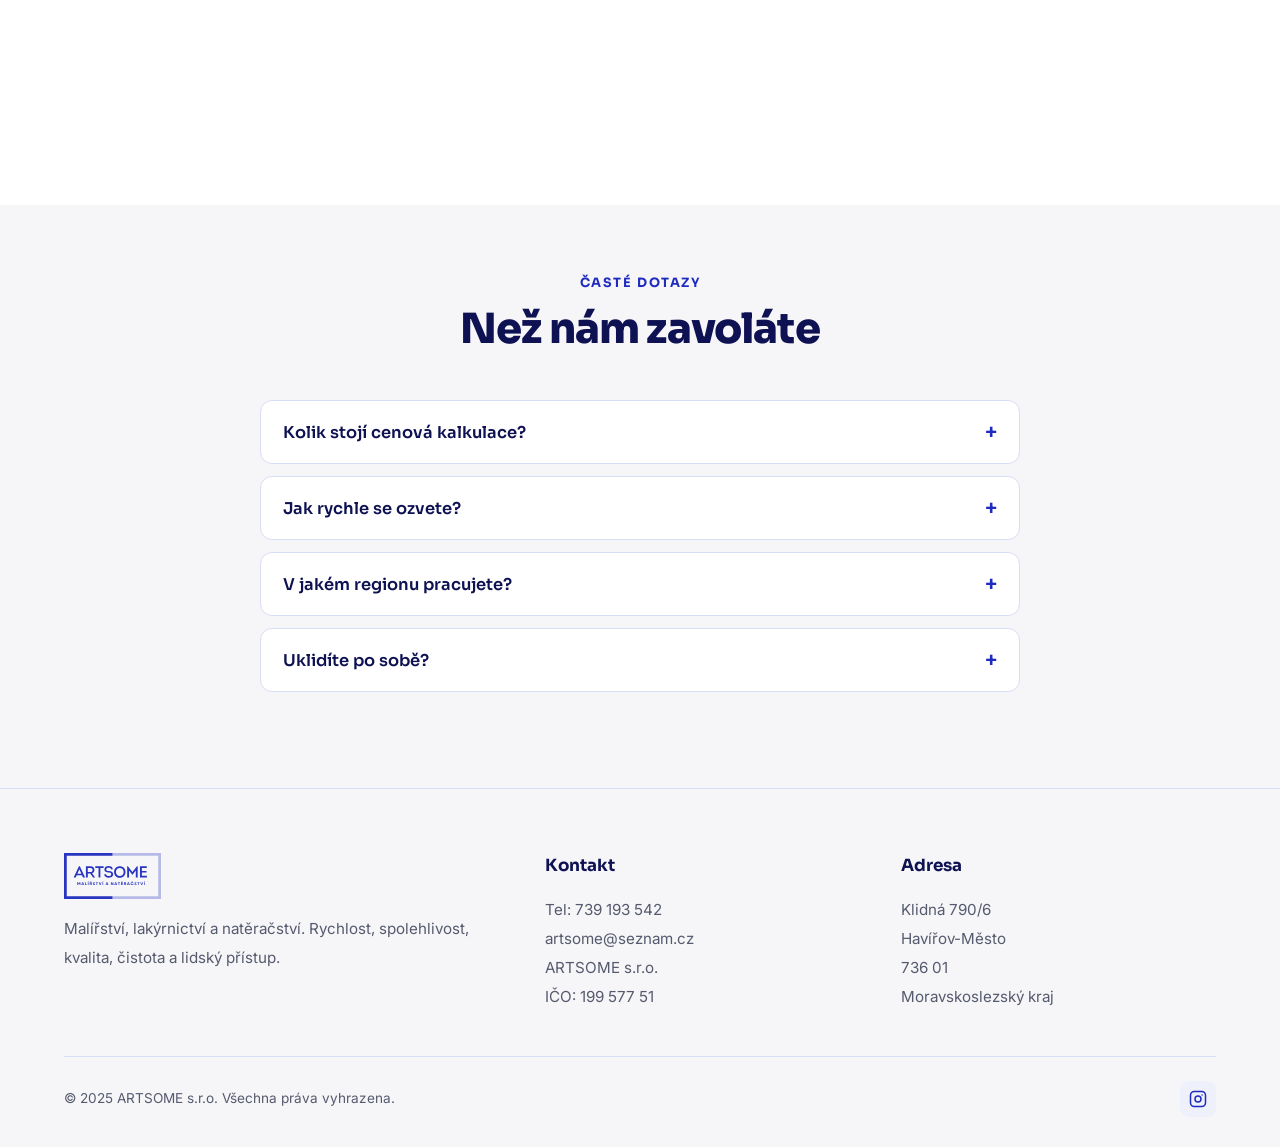
==== commit 16f96cbe: "Logo: zvětšení o 20 % (header 44→53px, footer 38→46px) Co-Authored-By: Claude Sonnet 4.6 <noreply@an" ====
--- a/kontakt.html
+++ b/kontakt.html
@@ -108,7 +108,7 @@
 <header>
   <div class="wrap nav">
     <a href="index.html" class="logo">
-      <img src="artsome-logo.svg" alt="ARTSOME" height="44" style="width:auto;display:block">
+      <img src="artsome-logo.svg" alt="ARTSOME" height="53" style="width:auto;display:block">
     </a>
     <ul class="nav-links">
       <li><a href="index.html#sluzby">Služby</a></li>
@@ -311,7 +311,7 @@
   <div class="wrap">
     <div class="foot-grid">
       <div>
-        <div class="foot-logo"><img src="artsome-logo.svg" alt="ARTSOME" height="38" style="width:auto;display:block"></div>
+        <div class="foot-logo"><img src="artsome-logo.svg" alt="ARTSOME" height="46" style="width:auto;display:block"></div>
         <p>Malířství, lakýrnictví a natěračství. Rychlost, spolehlivost, kvalita, čistota a lidský přístup.</p>
       </div>
       <div>
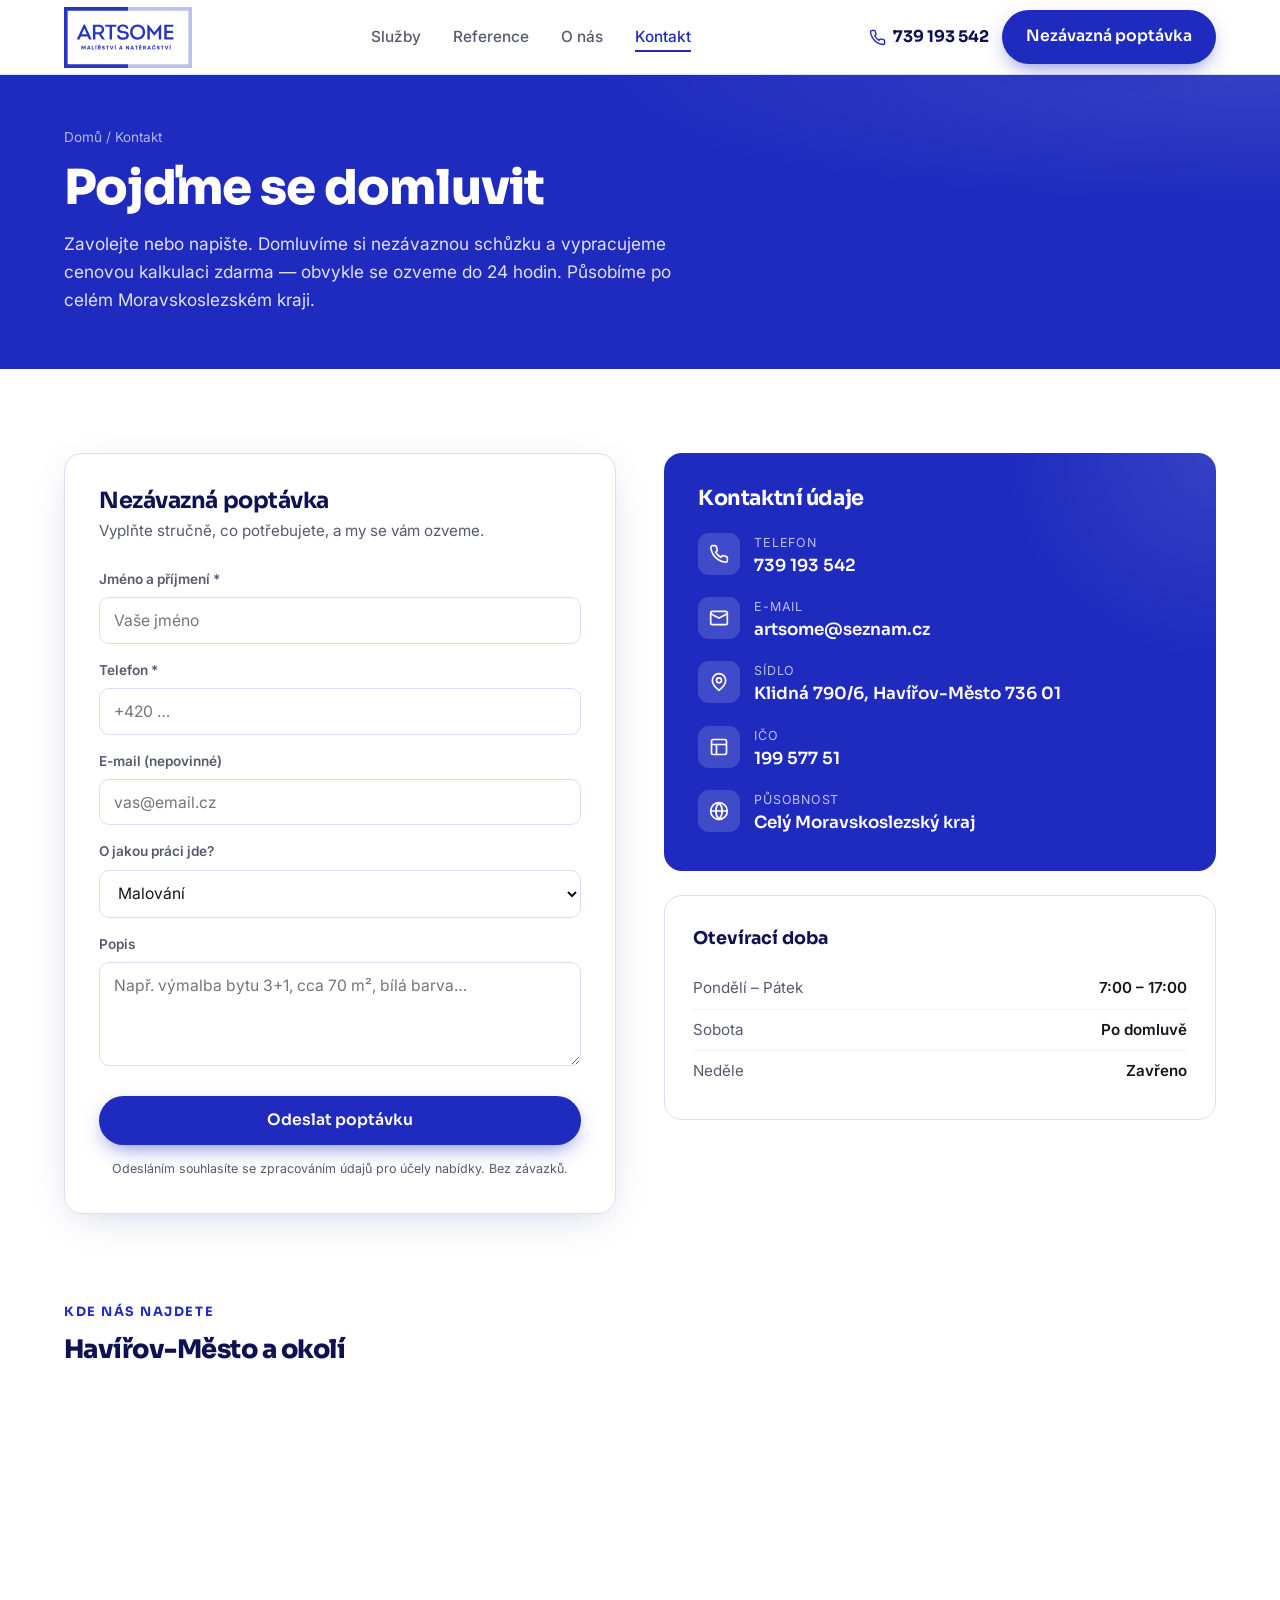
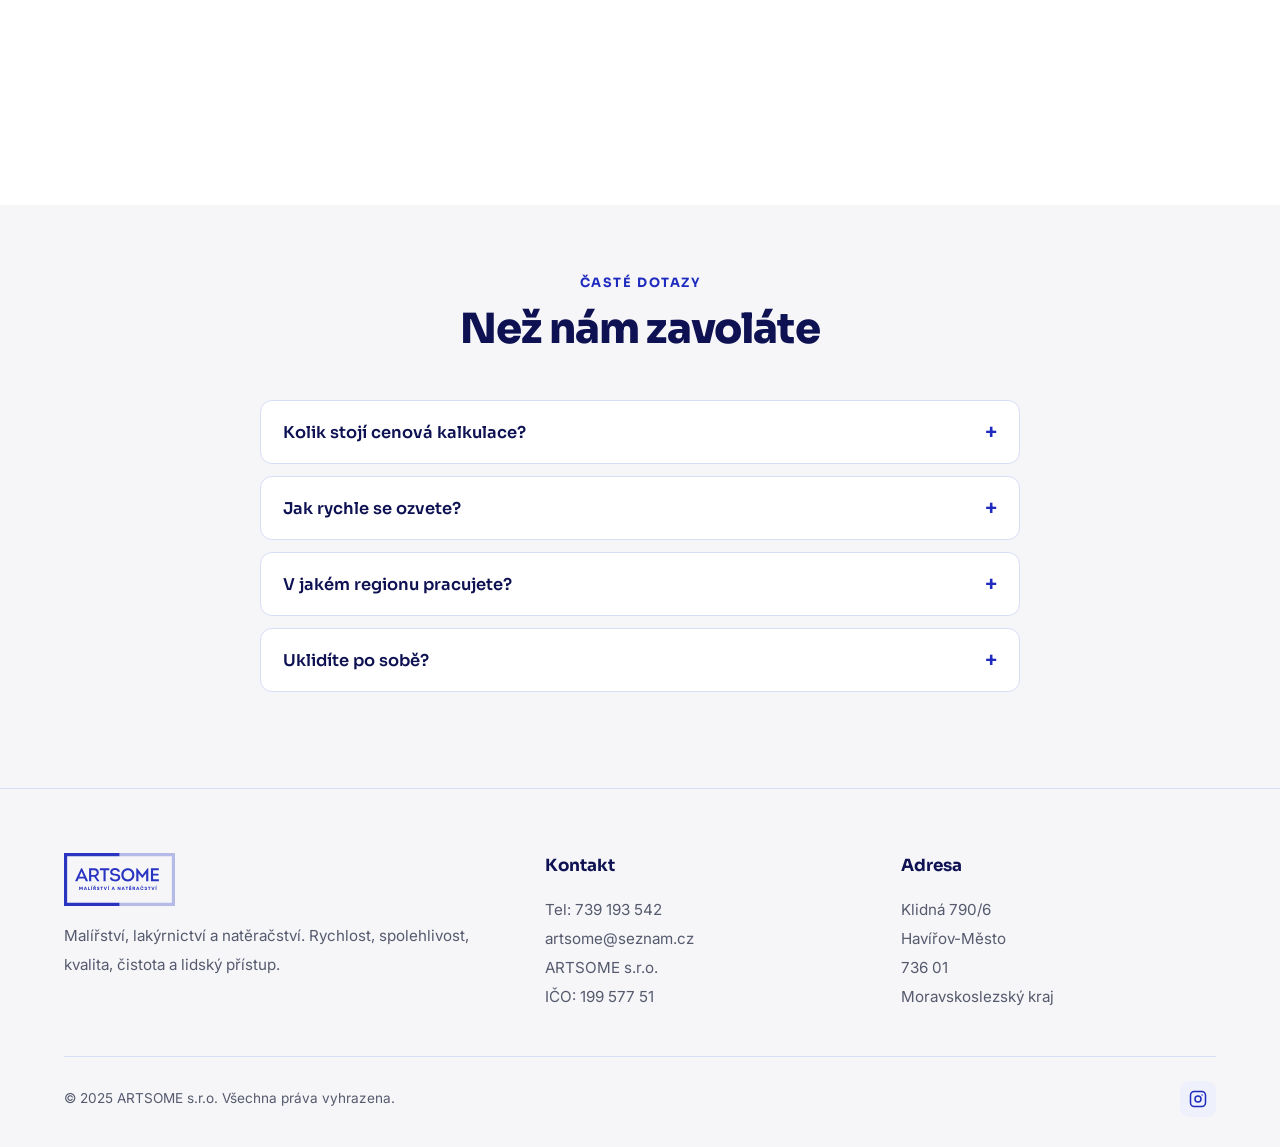
==== commit 413ac3f4: "Logo: zvětšení o 15 % (header 53→61px, footer 46→53px) Co-Authored-By: Claude Sonnet 4.6 <noreply@an" ====
--- a/kontakt.html
+++ b/kontakt.html
@@ -108,7 +108,7 @@
 <header>
   <div class="wrap nav">
     <a href="index.html" class="logo">
-      <img src="artsome-logo.svg" alt="ARTSOME" height="53" style="width:auto;display:block">
+      <img src="artsome-logo.svg" alt="ARTSOME" height="61" style="width:auto;display:block">
     </a>
     <ul class="nav-links">
       <li><a href="index.html#sluzby">Služby</a></li>
@@ -311,7 +311,7 @@
   <div class="wrap">
     <div class="foot-grid">
       <div>
-        <div class="foot-logo"><img src="artsome-logo.svg" alt="ARTSOME" height="46" style="width:auto;display:block"></div>
+        <div class="foot-logo"><img src="artsome-logo.svg" alt="ARTSOME" height="53" style="width:auto;display:block"></div>
         <p>Malířství, lakýrnictví a natěračství. Rychlost, spolehlivost, kvalita, čistota a lidský přístup.</p>
       </div>
       <div>
